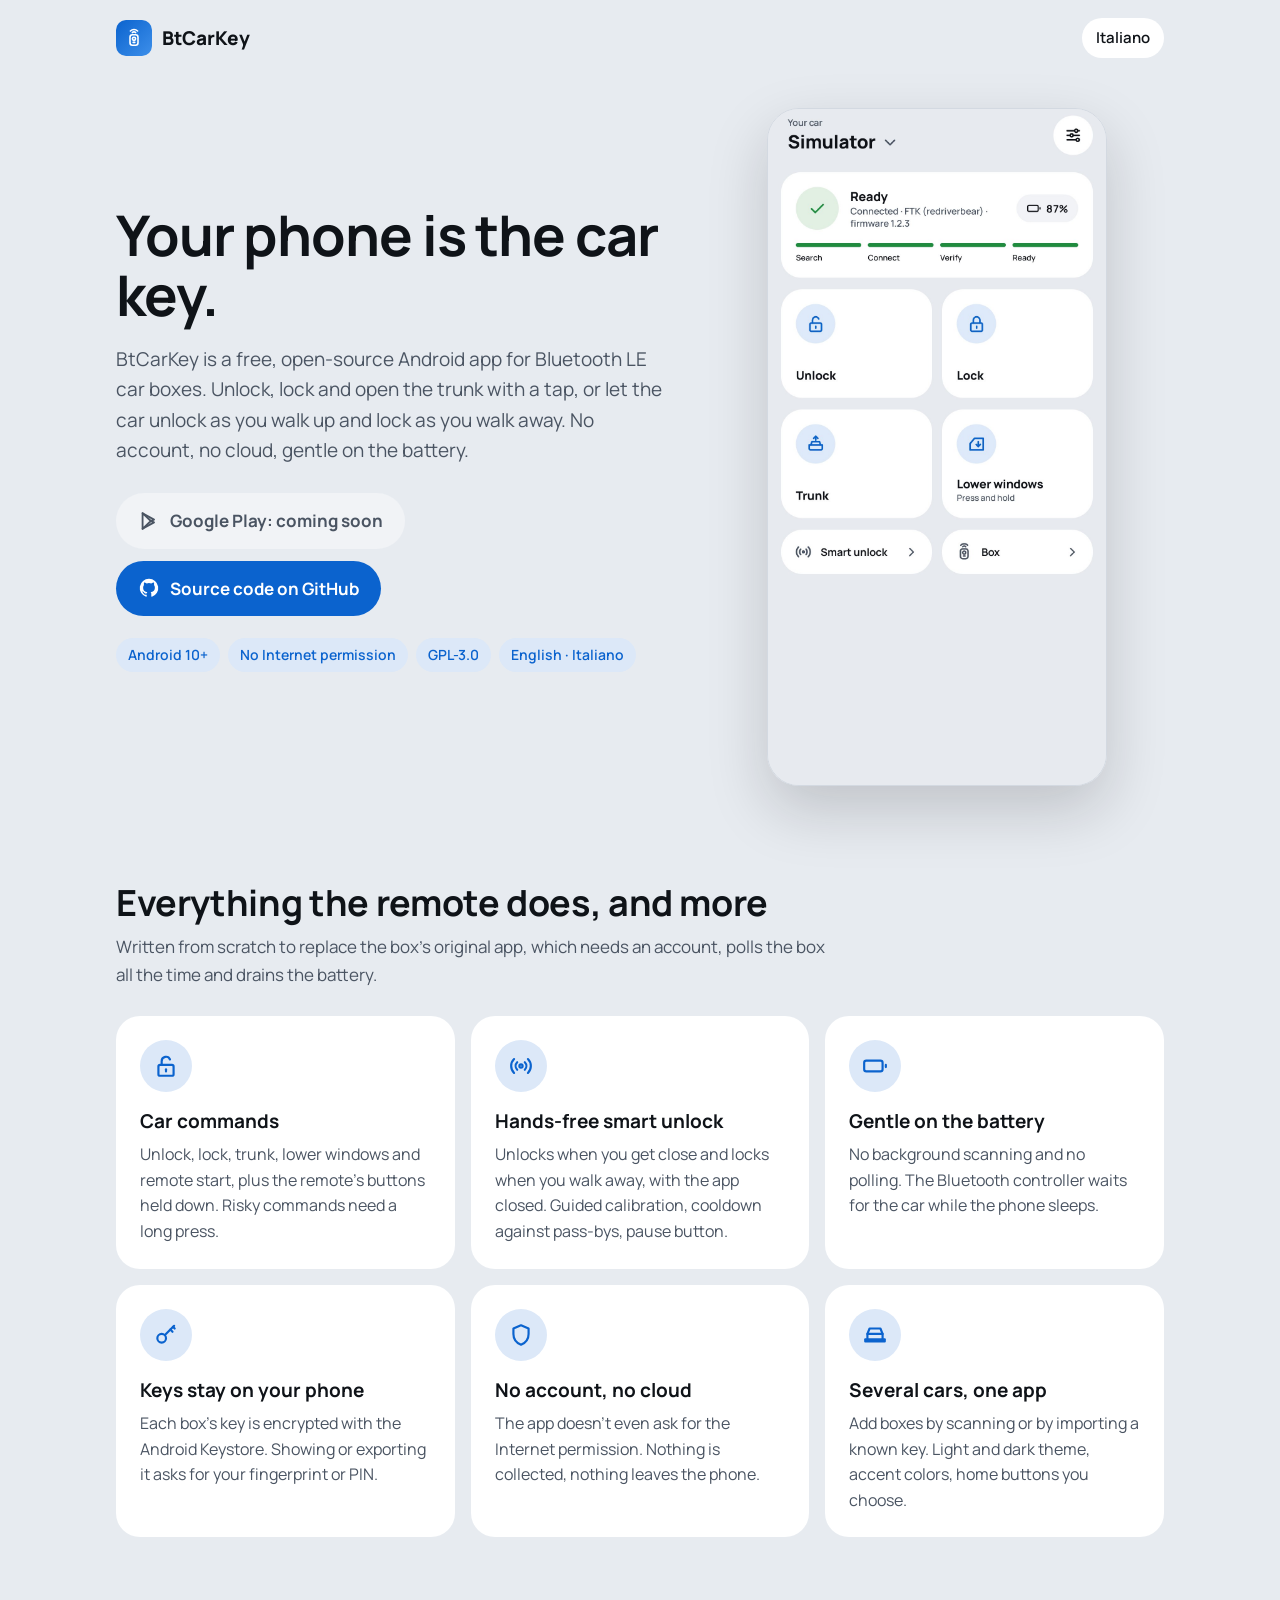
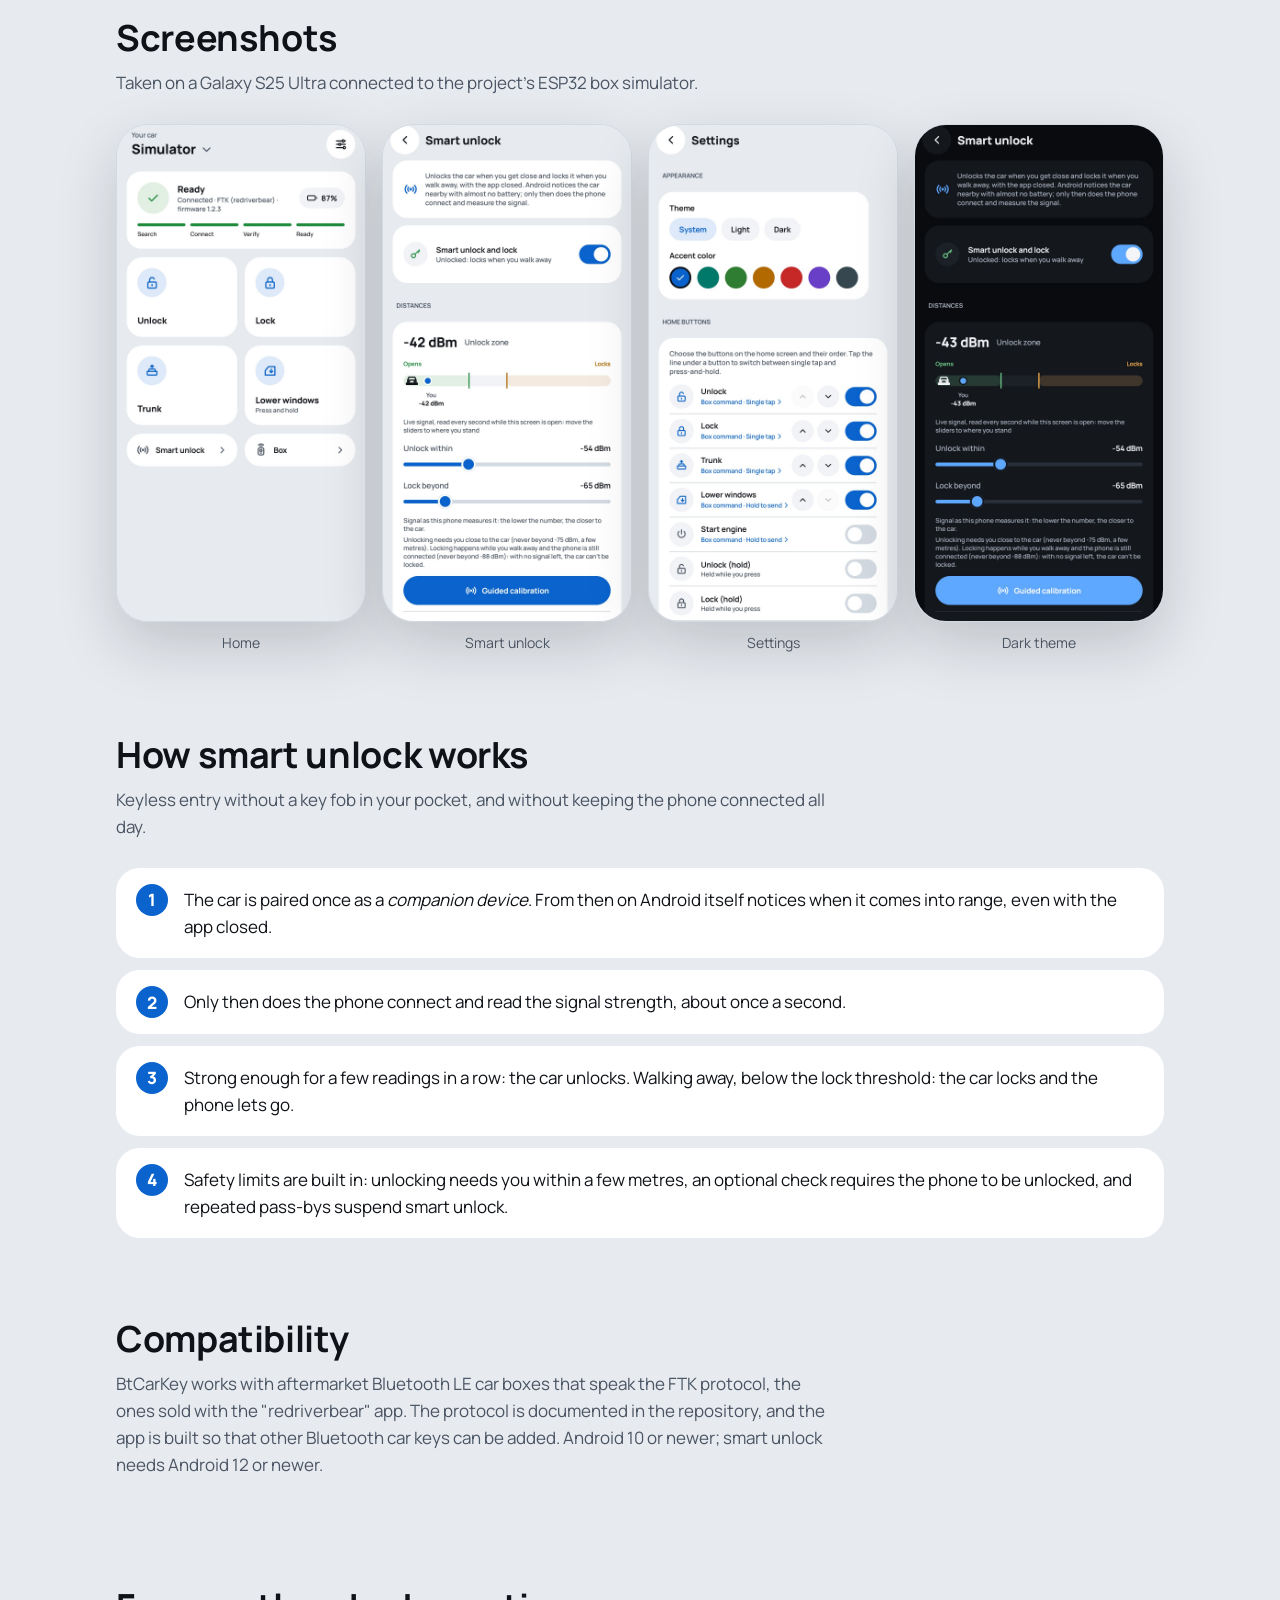
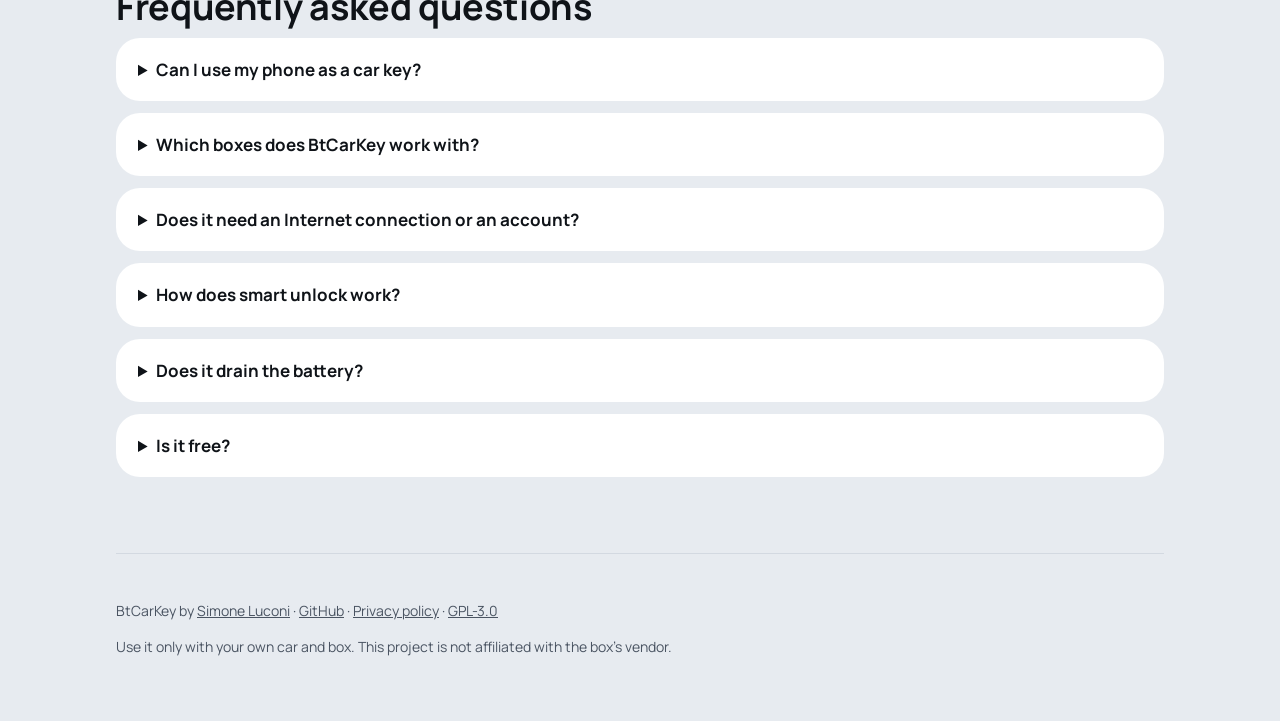
==== docs/index.html @ fbcccc52 "Publishing: GitHub Pages site, Play Store listing, signed release builds - docs/: bilingual site (En" ====
<!doctype html>
<html lang="en">
<head>
  <meta charset="utf-8">
  <meta name="viewport" content="width=device-width, initial-scale=1">
  <title>BtCarKey – Your phone as a Bluetooth car key (Android, open source)</title>
  <meta name="description" content="Free, open-source Android app that turns your phone into a Bluetooth LE car key: unlock, lock, trunk and hands-free proximity unlock. No account, no cloud, battery friendly.">
  <link rel="canonical" href="https://simoneluconi.github.io/BtCarKey/">
  <link rel="alternate" hreflang="en" href="https://simoneluconi.github.io/BtCarKey/">
  <link rel="alternate" hreflang="it" href="https://simoneluconi.github.io/BtCarKey/it/">
  <link rel="alternate" hreflang="x-default" href="https://simoneluconi.github.io/BtCarKey/">
  <meta name="theme-color" content="#0B63CE">
  <link rel="icon" href="icon.svg" type="image/svg+xml">
  <link rel="apple-touch-icon" href="icon-512.png">

  <meta property="og:type" content="website">
  <meta property="og:site_name" content="BtCarKey">
  <meta property="og:title" content="BtCarKey – Your phone as a Bluetooth car key">
  <meta property="og:description" content="Unlock, lock and open the trunk from your phone, or let the car unlock as you walk up. Open source, no account, no cloud.">
  <meta property="og:url" content="https://simoneluconi.github.io/BtCarKey/">
  <meta property="og:image" content="https://simoneluconi.github.io/BtCarKey/social-preview.png">
  <meta property="og:image:width" content="1280">
  <meta property="og:image:height" content="640">
  <meta property="og:locale" content="en_US">
  <meta property="og:locale:alternate" content="it_IT">
  <meta name="twitter:card" content="summary_large_image">

  <link rel="preconnect" href="https://fonts.googleapis.com">
  <link rel="preconnect" href="https://fonts.gstatic.com" crossorigin>
  <link href="https://fonts.googleapis.com/css2?family=Manrope:wght@400;600;700;800&display=swap" rel="stylesheet">
  <link rel="stylesheet" href="style.css">

  <script type="application/ld+json">
  {
    "@context": "https://schema.org",
    "@type": "SoftwareApplication",
    "name": "BtCarKey",
    "description": "Open-source Android app that turns the phone into a Bluetooth LE car key for aftermarket keyless car boxes: unlock, lock, trunk, remote start and hands-free proximity unlock.",
    "operatingSystem": "Android 10+",
    "applicationCategory": "UtilitiesApplication",
    "url": "https://simoneluconi.github.io/BtCarKey/",
    "downloadUrl": "https://github.com/simoneluconi/BtCarKey/releases",
    "codeRepository": "https://github.com/simoneluconi/BtCarKey",
    "license": "https://www.gnu.org/licenses/gpl-3.0.html",
    "inLanguage": ["en", "it"],
    "image": "https://simoneluconi.github.io/BtCarKey/icon-512.png",
    "screenshot": "https://simoneluconi.github.io/BtCarKey/screenshots/home.jpg",
    "author": { "@type": "Person", "name": "Simone Luconi", "url": "https://github.com/simoneluconi" },
    "offers": { "@type": "Offer", "price": "0", "priceCurrency": "EUR" }
  }
  </script>
  <script type="application/ld+json">
  {
    "@context": "https://schema.org",
    "@type": "FAQPage",
    "mainEntity": [
      { "@type": "Question", "name": "Can I use my phone as a car key?",
        "acceptedAnswer": { "@type": "Answer", "text": "Yes, if the car has a Bluetooth LE keyless box installed. BtCarKey talks to the box directly over Bluetooth Low Energy and sends the same commands as the remote: unlock, lock, trunk, windows and remote start." } },
      { "@type": "Question", "name": "Which boxes does BtCarKey work with?",
        "acceptedAnswer": { "@type": "Answer", "text": "Today it supports the FTK protocol, used by the aftermarket car boxes sold with the \"redriverbear\" app. The app is built around a protocol interface, so other Bluetooth car keys can be added." } },
      { "@type": "Question", "name": "Does it need an Internet connection or an account?",
        "acceptedAnswer": { "@type": "Answer", "text": "No. BtCarKey does not even request the Internet permission: there is no account, no cloud and no tracking. The keys stay on the phone, encrypted with the Android Keystore." } },
      { "@type": "Question", "name": "How does smart unlock work?",
        "acceptedAnswer": { "@type": "Answer", "text": "Android notices the car in range with its own low-power scanning, even with the app closed. Only then does the phone connect and read the signal strength: it unlocks when you are close and locks when you walk away." } },
      { "@type": "Question", "name": "Does it drain the battery?",
        "acceptedAnswer": { "@type": "Answer", "text": "No. There is no background scanning and no polling. Waiting for the car is left to the Bluetooth controller, and smart unlock only works for the few minutes you are near the car." } },
      { "@type": "Question", "name": "Is it free?",
        "acceptedAnswer": { "@type": "Answer", "text": "Yes. BtCarKey is free and open source under the GNU GPL v3, with no ads." } }
    ]
  }
  </script>
</head>
<body>
  <div class="wrap">
    <header class="top">
      <a class="brand" href="./"><img src="icon.svg" alt="" width="36" height="36">BtCarKey</a>
      <a class="lang" href="it/" hreflang="it" lang="it">Italiano</a>
    </header>

    <main>
      <div class="hero">
        <div>
          <h1>Your phone is the car key.</h1>
          <p class="lead">BtCarKey is a free, open-source Android app for Bluetooth LE car boxes. Unlock, lock and open the trunk with a tap, or let the car unlock as you walk up and lock as you walk away. No account, no cloud, gentle on the battery.</p>
          <div class="ctas">
            <span class="btn soon" title="Coming soon">
              <svg viewBox="0 0 24 24" fill="none" stroke="currentColor" stroke-width="2" stroke-linecap="round" stroke-linejoin="round"><path d="M5 3.5v17l9-8.5z"/><path d="M5 3.5l12.5 7L14 12"/><path d="M5 20.5l12.5-7L14 12"/></svg>
              Google Play: coming soon
            </span>
            <a class="btn primary" href="https://github.com/simoneluconi/BtCarKey">
              <svg viewBox="0 0 24 24" fill="currentColor"><path d="M12 2a10 10 0 0 0-3.2 19.5c.5.1.7-.2.7-.5v-1.7c-2.8.6-3.4-1.3-3.4-1.3-.5-1.2-1.1-1.5-1.1-1.5-.9-.6.1-.6.1-.6 1 .1 1.5 1 1.5 1 .9 1.6 2.4 1.1 3 .9.1-.7.4-1.1.6-1.4-2.2-.3-4.6-1.1-4.6-5 0-1.1.4-2 1-2.7-.1-.3-.4-1.3.1-2.7 0 0 .8-.3 2.8 1a9.6 9.6 0 0 1 5 0c1.9-1.3 2.8-1 2.8-1 .5 1.4.2 2.4.1 2.7.6.7 1 1.6 1 2.7 0 3.9-2.3 4.7-4.6 5 .4.3.7.9.7 1.9V21c0 .3.2.6.7.5A10 10 0 0 0 12 2z"/></svg>
              Source code on GitHub
            </a>
          </div>
          <ul class="chips">
            <li>Android 10+</li>
            <li>No Internet permission</li>
            <li>GPL-3.0</li>
            <li>English · Italiano</li>
          </ul>
        </div>
        <div class="shot">
          <picture>
            <source srcset="screenshots/home-dark.jpg" media="(prefers-color-scheme: dark)">
            <img class="phone" src="screenshots/home.jpg" width="1080" height="2160" alt="BtCarKey home screen: connection status and the unlock, lock, trunk and windows buttons">
          </picture>
        </div>
      </div>

      <section id="features">
        <h2>Everything the remote does, and more</h2>
        <p class="sub">Written from scratch to replace the box's original app, which needs an account, polls the box all the time and drains the battery.</p>
        <div class="grid">
          <div class="card">
            <div class="icon"><svg viewBox="0 0 24 24"><path d="M6.5 11h11a1.5 1.5 0 0 1 1.5 1.5v7a1.5 1.5 0 0 1-1.5 1.5h-11A1.5 1.5 0 0 1 5 19.5v-7A1.5 1.5 0 0 1 6.5 11z"/><path d="M8 11V7.5a4 4 0 0 1 7.7-1.5"/><path d="M12 15v2"/></svg></div>
            <h3>Car commands</h3>
            <p>Unlock, lock, trunk, lower windows and remote start, plus the remote's buttons held down. Risky commands need a long press.</p>
          </div>
          <div class="card">
            <div class="icon"><svg viewBox="0 0 24 24"><circle cx="12" cy="12" r="1.5"/><path d="M8.5 15.5a5 5 0 0 1 0-7"/><path d="M15.5 8.5a5 5 0 0 1 0 7"/><path d="M5.6 18.4a9 9 0 0 1 0-12.8"/><path d="M18.4 5.6a9 9 0 0 1 0 12.8"/></svg></div>
            <h3>Hands-free smart unlock</h3>
            <p>Unlocks when you get close and locks when you walk away, with the app closed. Guided calibration, cooldown against pass-bys, pause button.</p>
          </div>
          <div class="card">
            <div class="icon"><svg viewBox="0 0 24 24"><path d="M4 7h13a2 2 0 0 1 2 2v6a2 2 0 0 1-2 2H4a2 2 0 0 1-2-2V9a2 2 0 0 1 2-2z"/><path d="M22 11v2"/></svg></div>
            <h3>Gentle on the battery</h3>
            <p>No background scanning and no polling. The Bluetooth controller waits for the car while the phone sleeps.</p>
          </div>
          <div class="card">
            <div class="icon"><svg viewBox="0 0 24 24"><circle cx="8" cy="15" r="4"/><path d="M11 12l8.5-8.5"/><path d="M16 7l2 2"/><path d="M18.5 4.5l1.5 1.5"/></svg></div>
            <h3>Keys stay on your phone</h3>
            <p>Each box's key is encrypted with the Android Keystore. Showing or exporting it asks for your fingerprint or PIN.</p>
          </div>
          <div class="card">
            <div class="icon"><svg viewBox="0 0 24 24"><path d="M12 3l7 3v5c0 5-3.5 8.5-7 10-3.5-1.5-7-5-7-10V6z"/></svg></div>
            <h3>No account, no cloud</h3>
            <p>The app doesn't even ask for the Internet permission. Nothing is collected, nothing leaves the phone.</p>
          </div>
          <div class="card">
            <div class="icon"><svg viewBox="0 0 24 24"><path d="M5 16v-5l2-5h10l2 5v5"/><path d="M3 16h18v2H3z"/><path d="M5 11h14"/></svg></div>
            <h3>Several cars, one app</h3>
            <p>Add boxes by scanning or by importing a known key. Light and dark theme, accent colors, home buttons you choose.</p>
          </div>
        </div>
      </section>

      <section id="screenshots">
        <h2>Screenshots</h2>
        <p class="sub">Taken on a Galaxy S25 Ultra connected to the project's ESP32 box simulator.</p>
        <div class="shots">
          <figure><img class="phone" src="screenshots/home.jpg" width="1080" height="2160" loading="lazy" alt="Home screen with the car connected and ready"><figcaption>Home</figcaption></figure>
          <figure><img class="phone" src="screenshots/smart-unlock.jpg" width="1080" height="2160" loading="lazy" alt="Smart unlock screen with the live signal and the unlock and lock thresholds"><figcaption>Smart unlock</figcaption></figure>
          <figure><img class="phone" src="screenshots/settings.jpg" width="1080" height="2160" loading="lazy" alt="Settings: theme, accent color and home buttons"><figcaption>Settings</figcaption></figure>
          <figure><img class="phone" src="screenshots/smart-unlock-dark.jpg" width="1080" height="2160" loading="lazy" alt="Smart unlock screen in the dark theme"><figcaption>Dark theme</figcaption></figure>
        </div>
      </section>

      <section id="smart-unlock">
        <h2>How smart unlock works</h2>
        <p class="sub">Keyless entry without a key fob in your pocket, and without keeping the phone connected all day.</p>
        <ol class="steps">
          <li>The car is paired once as a <em>companion device</em>. From then on Android itself notices when it comes into range, even with the app closed.</li>
          <li>Only then does the phone connect and read the signal strength, about once a second.</li>
          <li>Strong enough for a few readings in a row: the car unlocks. Walking away, below the lock threshold: the car locks and the phone lets go.</li>
          <li>Safety limits are built in: unlocking needs you within a few metres, an optional check requires the phone to be unlocked, and repeated pass-bys suspend smart unlock.</li>
        </ol>
      </section>

      <section id="compatibility">
        <h2>Compatibility</h2>
        <p class="sub">BtCarKey works with aftermarket Bluetooth LE car boxes that speak the FTK protocol, the ones sold with the "redriverbear" app. The protocol is documented in the repository, and the app is built so that other Bluetooth car keys can be added. Android 10 or newer; smart unlock needs Android 12 or newer.</p>
      </section>

      <section id="faq">
        <h2>Frequently asked questions</h2>
        <details><summary>Can I use my phone as a car key?</summary><p>Yes, if the car has a Bluetooth LE keyless box installed. BtCarKey talks to the box directly over Bluetooth Low Energy and sends the same commands as the remote: unlock, lock, trunk, windows and remote start.</p></details>
        <details><summary>Which boxes does BtCarKey work with?</summary><p>Today it supports the FTK protocol, used by the aftermarket car boxes sold with the "redriverbear" app. The app is built around a protocol interface, so other Bluetooth car keys can be added.</p></details>
        <details><summary>Does it need an Internet connection or an account?</summary><p>No. BtCarKey does not even request the Internet permission: there is no account, no cloud and no tracking. The keys stay on the phone, encrypted with the Android Keystore.</p></details>
        <details><summary>How does smart unlock work?</summary><p>Android notices the car in range with its own low-power scanning, even with the app closed. Only then does the phone connect and read the signal strength: it unlocks when you are close and locks when you walk away.</p></details>
        <details><summary>Does it drain the battery?</summary><p>No. There is no background scanning and no polling. Waiting for the car is left to the Bluetooth controller, and smart unlock only works for the few minutes you are near the car.</p></details>
        <details><summary>Is it free?</summary><p>Yes. BtCarKey is free and open source under the GNU GPL v3, with no ads.</p></details>
      </section>
    </main>

    <footer>
      <p>BtCarKey by <a href="https://github.com/simoneluconi">Simone Luconi</a> · <a href="https://github.com/simoneluconi/BtCarKey">GitHub</a> · <a href="privacy.html">Privacy policy</a> · <a href="https://github.com/simoneluconi/BtCarKey/blob/main/LICENSE">GPL-3.0</a></p>
      <p>Use it only with your own car and box. This project is not affiliated with the box's vendor.</p>
    </footer>
  </div>
</body>
</html>
---- docs/style.css ----
/* BtCarKey site: the app's own palette (ui/theme/Theme.kt), Manrope, 24 px cards, pill buttons */
:root {
  --bg: #E7EBF0;
  --surface: #FFFFFF;
  --surface2: #F1F3F6;
  --line: #D3D9E1;
  --text: #0F1318;
  --text2: #4A5462;
  --accent: #0B63CE;
  --on-accent: #FFFFFF;
  --accent-soft: #DCE8F8;
  --good: #1E8E3E;
}
@media (prefers-color-scheme: dark) {
  :root {
    --bg: #090B0E;
    --surface: #14171C;
    --surface2: #1C2128;
    --line: #2A303A;
    --text: #F3F5F8;
    --text2: #A9B1BE;
    --accent: #5EA8FF;
    --on-accent: #0F1318;
    --accent-soft: #1A2B42;
    --good: #6FD08C;
  }
}

* { box-sizing: border-box; }
html { -webkit-text-size-adjust: 100%; }
body {
  margin: 0;
  background: var(--bg);
  color: var(--text);
  font: 17px/1.6 Manrope, system-ui, -apple-system, "Segoe UI", Roboto, sans-serif;
}
a { color: var(--accent); }
img { max-width: 100%; height: auto; display: block; }
code { font-size: .92em; background: var(--surface2); padding: .1em .35em; border-radius: 6px; }

.wrap { max-width: 1080px; margin: 0 auto; padding: 0 16px; }

header.top { display: flex; align-items: center; justify-content: space-between; padding: 18px 0; gap: 12px; }
.brand { display: flex; align-items: center; gap: 10px; font-weight: 800; font-size: 19px; color: var(--text); text-decoration: none; }
.brand img { width: 36px; height: 36px; border-radius: 10px; }
.lang { font-weight: 600; font-size: 15px; text-decoration: none; padding: 8px 14px; border-radius: 999px; background: var(--surface); color: var(--text); }

.hero { display: grid; grid-template-columns: 1.1fr .9fr; gap: 40px; align-items: center; padding: 32px 0 56px; }
.hero h1 { font-size: clamp(34px, 5.4vw, 56px); line-height: 1.08; margin: 0 0 18px; letter-spacing: -.02em; }
.hero p.lead { font-size: 19px; color: var(--text2); margin: 0 0 28px; }
.hero .shot { justify-self: center; max-width: 340px; }
.phone { border-radius: 32px; box-shadow: 0 24px 60px rgba(15, 19, 24, .18); border: 1px solid var(--line); overflow: hidden; }

.ctas { display: flex; flex-wrap: wrap; gap: 12px; }
.btn { display: inline-flex; align-items: center; gap: 10px; padding: 14px 22px; border-radius: 999px; font-weight: 700; text-decoration: none; }
.btn svg { width: 22px; height: 22px; }
.btn.primary { background: var(--accent); color: var(--on-accent); }
.btn.ghost { background: var(--surface); color: var(--text); }
.btn.soon { background: var(--surface2); color: var(--text2); cursor: default; }

.chips { display: flex; flex-wrap: wrap; gap: 8px; margin-top: 22px; padding: 0; list-style: none; }
.chips li { font-size: 14px; font-weight: 600; padding: 6px 12px; border-radius: 999px; background: var(--accent-soft); color: var(--accent); }

section { padding: 40px 0; }
section > h2 { font-size: clamp(26px, 3.6vw, 36px); line-height: 1.15; margin: 0 0 10px; letter-spacing: -.01em; }
section > p.sub { color: var(--text2); margin: 0 0 28px; max-width: 720px; }

.grid { display: grid; grid-template-columns: repeat(3, 1fr); gap: 16px; }
.card { background: var(--surface); border-radius: 24px; padding: 24px; }
.card h3 { margin: 14px 0 6px; font-size: 19px; }
.card p { margin: 0; color: var(--text2); font-size: 16px; }
.icon { width: 52px; height: 52px; border-radius: 50%; background: var(--accent-soft); display: grid; place-items: center; }
.icon svg { width: 26px; height: 26px; stroke: var(--accent); fill: none; stroke-width: 2; stroke-linecap: round; stroke-linejoin: round; }

.shots { display: grid; grid-template-columns: repeat(4, 1fr); gap: 16px; }
.shots figure { margin: 0; }
.shots figcaption { text-align: center; font-size: 14px; color: var(--text2); margin-top: 10px; }

ol.steps { counter-reset: s; list-style: none; padding: 0; margin: 0; display: grid; gap: 12px; }
ol.steps li { counter-increment: s; background: var(--surface); border-radius: 24px; padding: 18px 22px 18px 68px; position: relative; }
ol.steps li::before { content: counter(s); position: absolute; left: 20px; top: 16px; width: 32px; height: 32px; border-radius: 50%; background: var(--accent); color: var(--on-accent); display: grid; place-items: center; font-weight: 800; }

details { background: var(--surface); border-radius: 24px; padding: 18px 22px; margin-bottom: 12px; }
summary { font-weight: 700; cursor: pointer; }
details p { color: var(--text2); margin: 10px 0 0; }

.doc { background: var(--surface); border-radius: 24px; padding: 28px; margin: 24px 0 48px; }
.doc h1 { margin-top: 0; line-height: 1.15; }
.doc h2 { font-size: 21px; margin-top: 28px; }

footer { padding: 32px 0 48px; color: var(--text2); font-size: 14px; border-top: 1px solid var(--line); margin-top: 24px; }
footer a { color: var(--text2); }

@media (max-width: 860px) {
  .hero { grid-template-columns: 1fr; padding-top: 8px; }
  .hero .shot { max-width: 280px; }
  .grid { grid-template-columns: 1fr; }
  .shots { grid-template-columns: repeat(2, 1fr); }
}
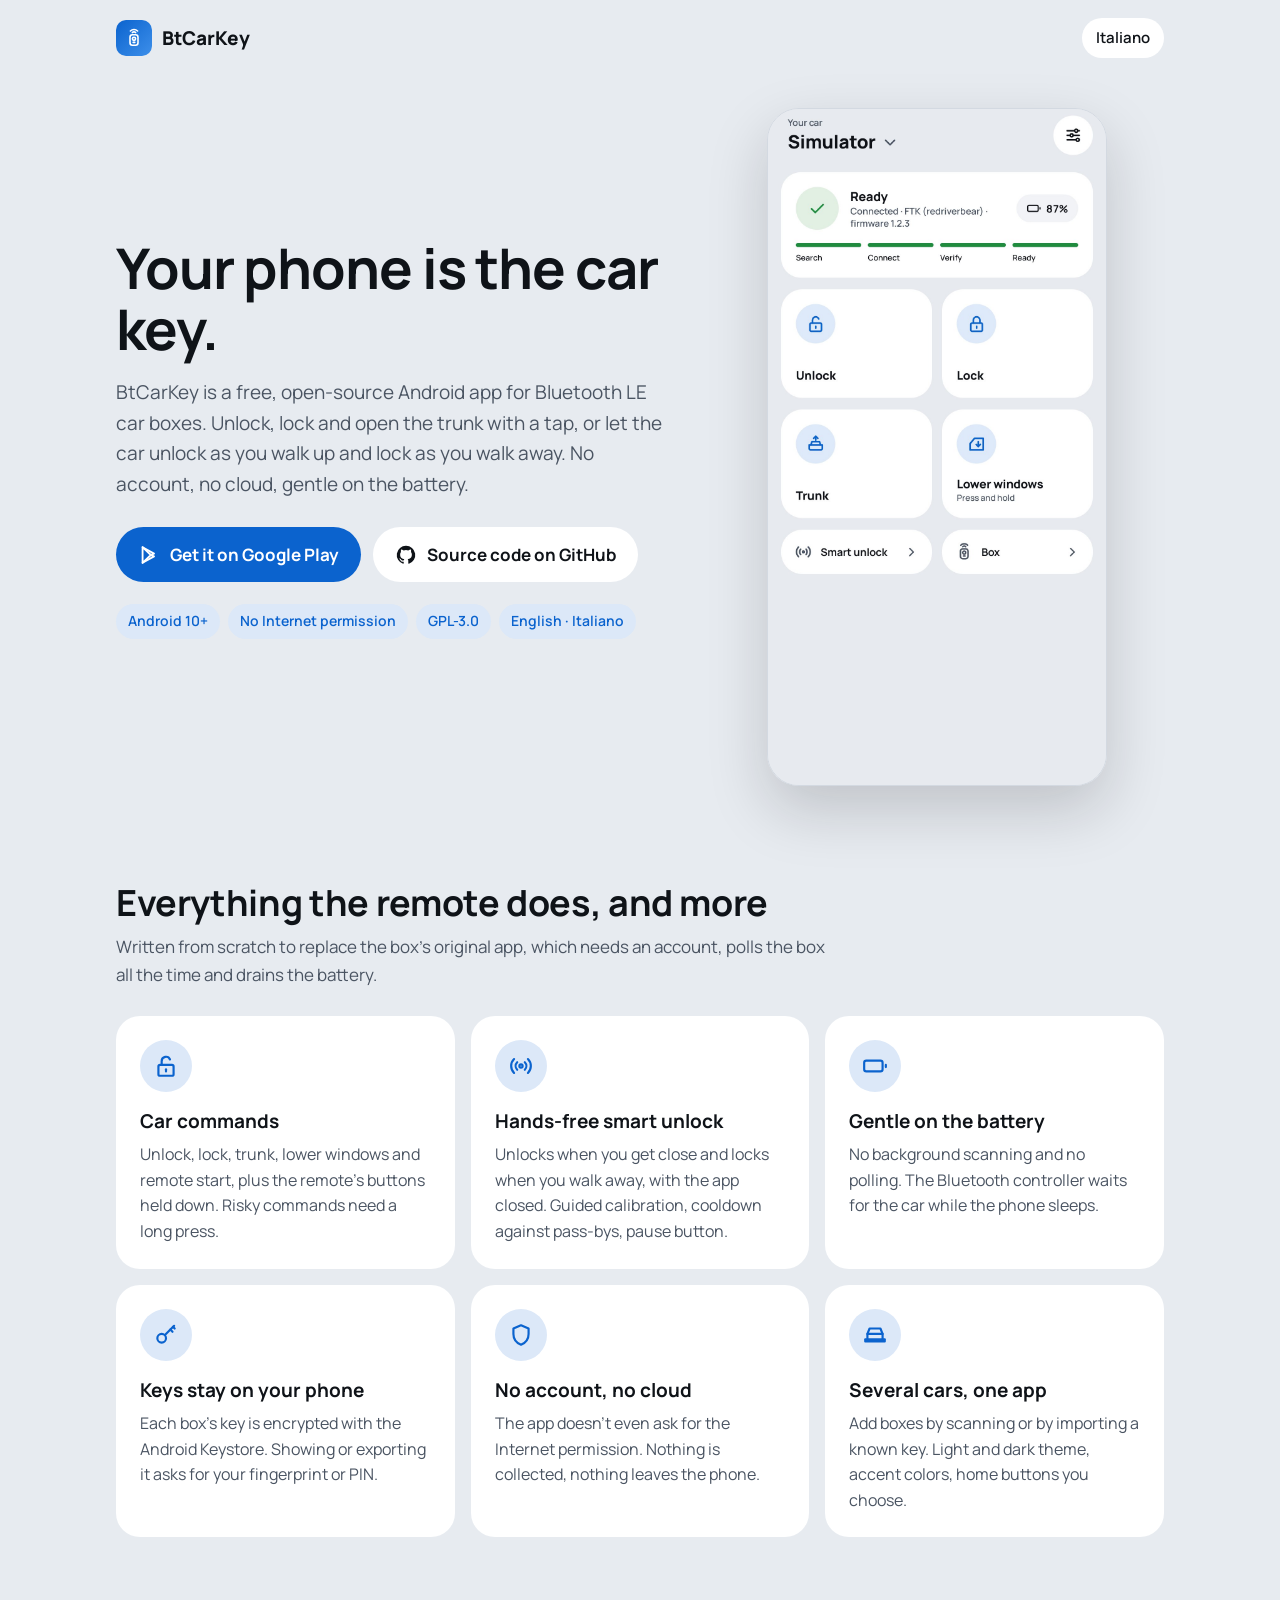
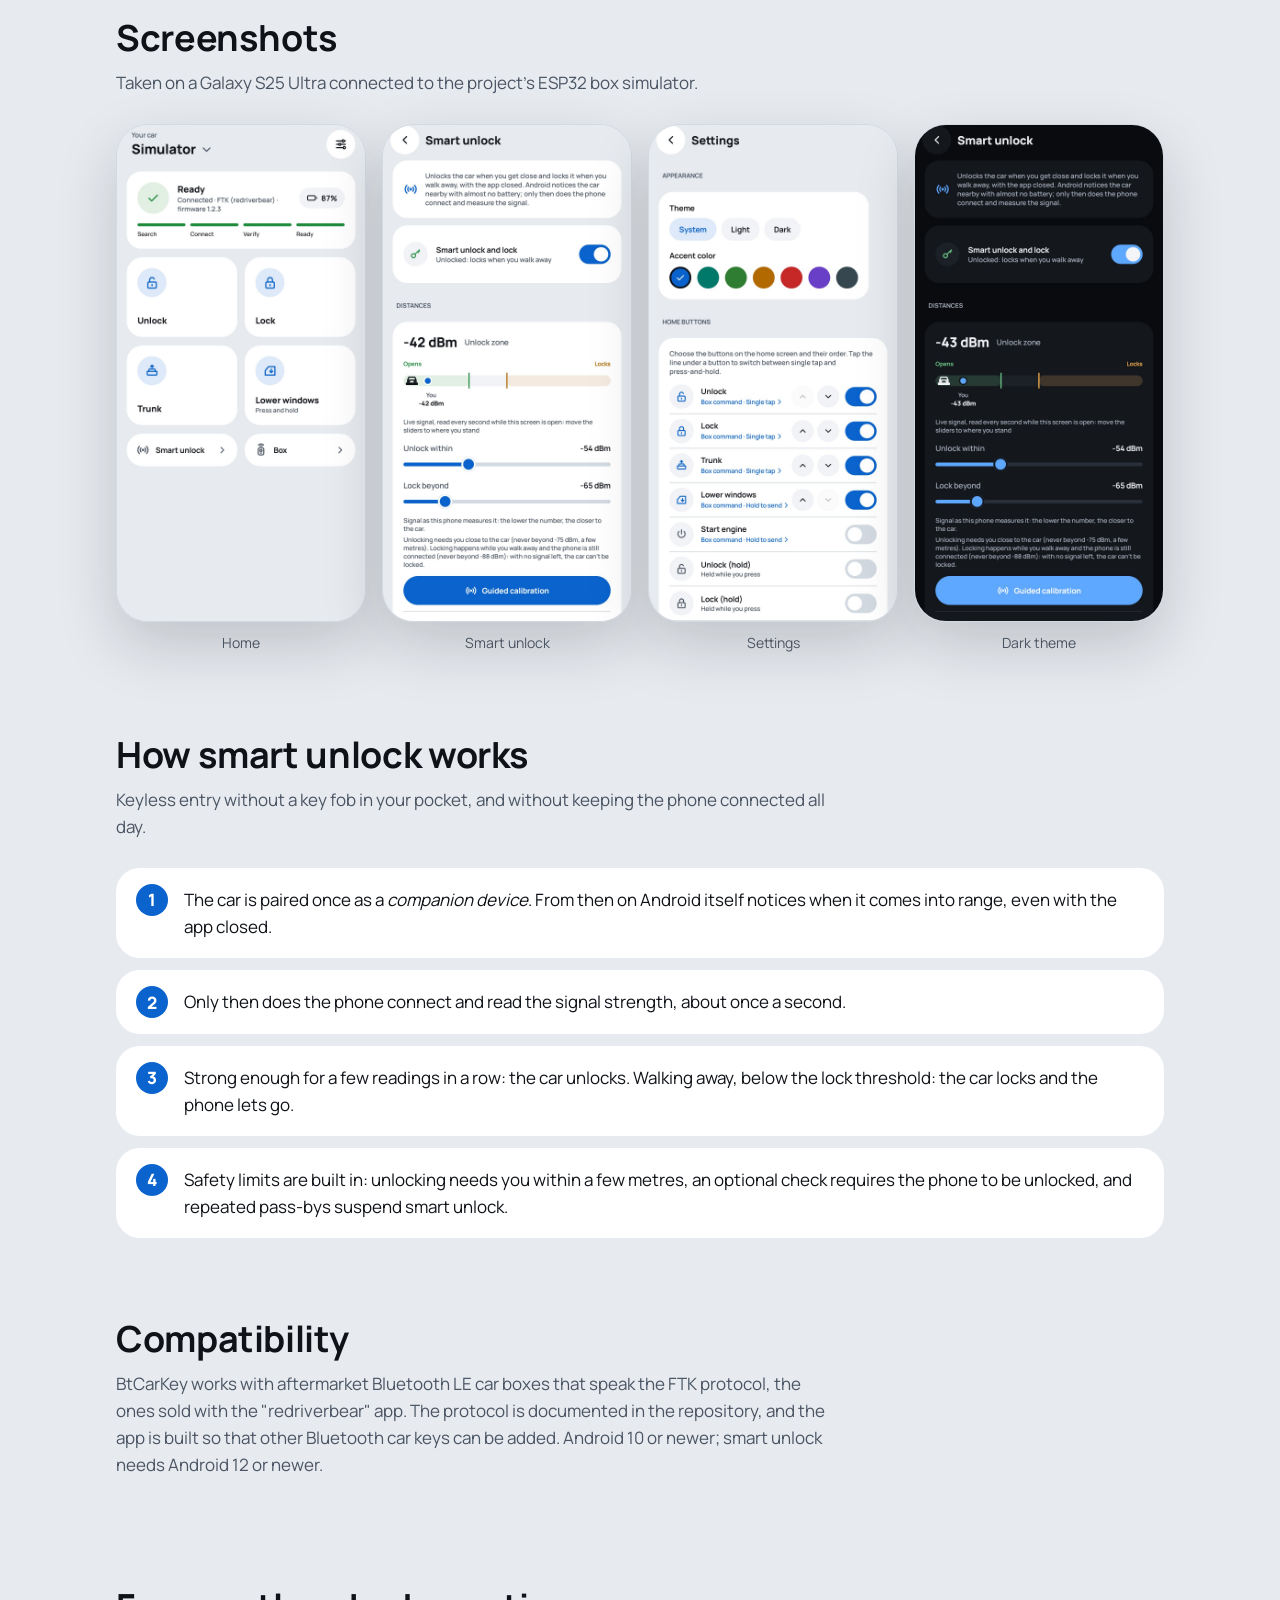
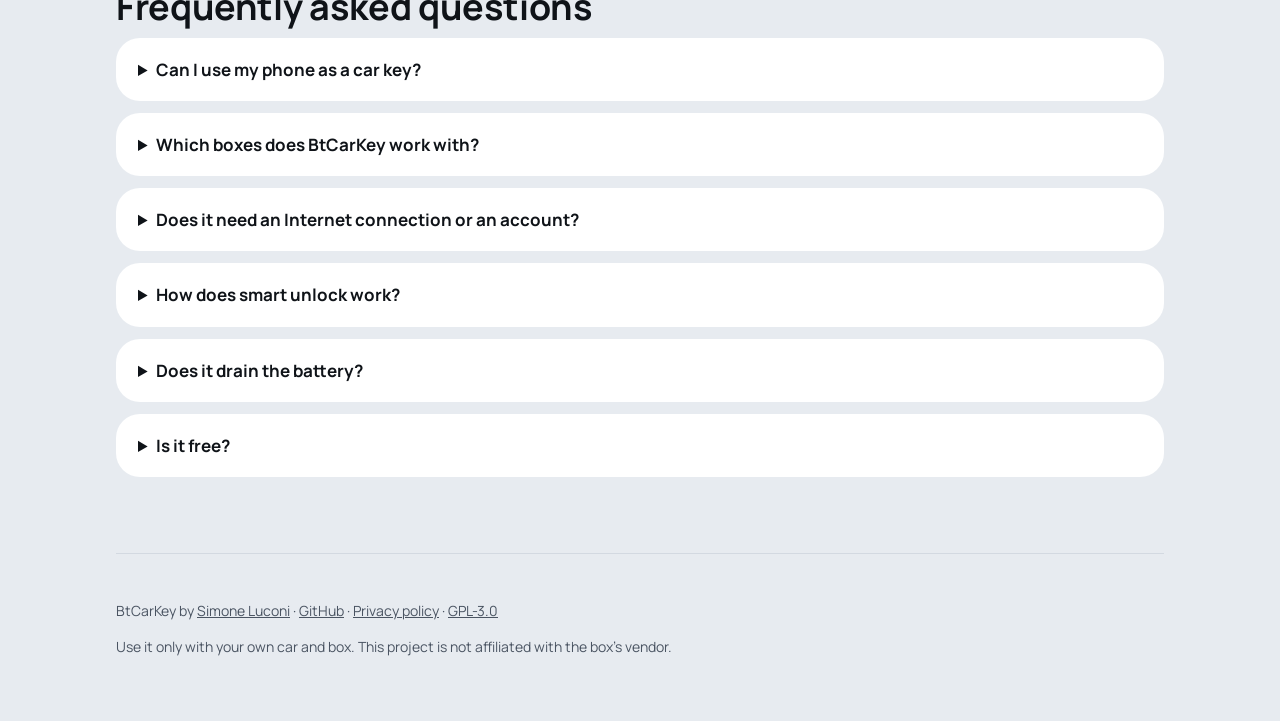
==== commit ac6c0830: "Google Play link in the README and on the site Co-Authored-By: Claude Opus 5.5 <noreply@anthropic.co" ====
--- a/docs/index.html
+++ b/docs/index.html
@@ -39,7 +39,7 @@
     "operatingSystem": "Android 10+",
     "applicationCategory": "UtilitiesApplication",
     "url": "https://simoneluconi.github.io/BtCarKey/",
-    "downloadUrl": "https://github.com/simoneluconi/BtCarKey/releases",
+    "downloadUrl": "https://play.google.com/store/apps/details?id=com.simoneluconi.btcarkey",
     "codeRepository": "https://github.com/simoneluconi/BtCarKey",
     "license": "https://www.gnu.org/licenses/gpl-3.0.html",
     "inLanguage": ["en", "it"],
@@ -83,11 +83,11 @@
           <h1>Your phone is the car key.</h1>
           <p class="lead">BtCarKey is a free, open-source Android app for Bluetooth LE car boxes. Unlock, lock and open the trunk with a tap, or let the car unlock as you walk up and lock as you walk away. No account, no cloud, gentle on the battery.</p>
           <div class="ctas">
-            <span class="btn soon" title="Coming soon">
+            <a class="btn primary" href="https://play.google.com/store/apps/details?id=com.simoneluconi.btcarkey">
               <svg viewBox="0 0 24 24" fill="none" stroke="currentColor" stroke-width="2" stroke-linecap="round" stroke-linejoin="round"><path d="M5 3.5v17l9-8.5z"/><path d="M5 3.5l12.5 7L14 12"/><path d="M5 20.5l12.5-7L14 12"/></svg>
-              Google Play: coming soon
-            </span>
-            <a class="btn primary" href="https://github.com/simoneluconi/BtCarKey">
+              Get it on Google Play
+            </a>
+            <a class="btn ghost" href="https://github.com/simoneluconi/BtCarKey">
               <svg viewBox="0 0 24 24" fill="currentColor"><path d="M12 2a10 10 0 0 0-3.2 19.5c.5.1.7-.2.7-.5v-1.7c-2.8.6-3.4-1.3-3.4-1.3-.5-1.2-1.1-1.5-1.1-1.5-.9-.6.1-.6.1-.6 1 .1 1.5 1 1.5 1 .9 1.6 2.4 1.1 3 .9.1-.7.4-1.1.6-1.4-2.2-.3-4.6-1.1-4.6-5 0-1.1.4-2 1-2.7-.1-.3-.4-1.3.1-2.7 0 0 .8-.3 2.8 1a9.6 9.6 0 0 1 5 0c1.9-1.3 2.8-1 2.8-1 .5 1.4.2 2.4.1 2.7.6.7 1 1.6 1 2.7 0 3.9-2.3 4.7-4.6 5 .4.3.7.9.7 1.9V21c0 .3.2.6.7.5A10 10 0 0 0 12 2z"/></svg>
               Source code on GitHub
             </a>
--- a/docs/style.css
+++ b/docs/style.css
@@ -56,7 +56,6 @@
 .btn svg { width: 22px; height: 22px; }
 .btn.primary { background: var(--accent); color: var(--on-accent); }
 .btn.ghost { background: var(--surface); color: var(--text); }
-.btn.soon { background: var(--surface2); color: var(--text2); cursor: default; }
 
 .chips { display: flex; flex-wrap: wrap; gap: 8px; margin-top: 22px; padding: 0; list-style: none; }
 .chips li { font-size: 14px; font-weight: 600; padding: 6px 12px; border-radius: 999px; background: var(--accent-soft); color: var(--accent); }
